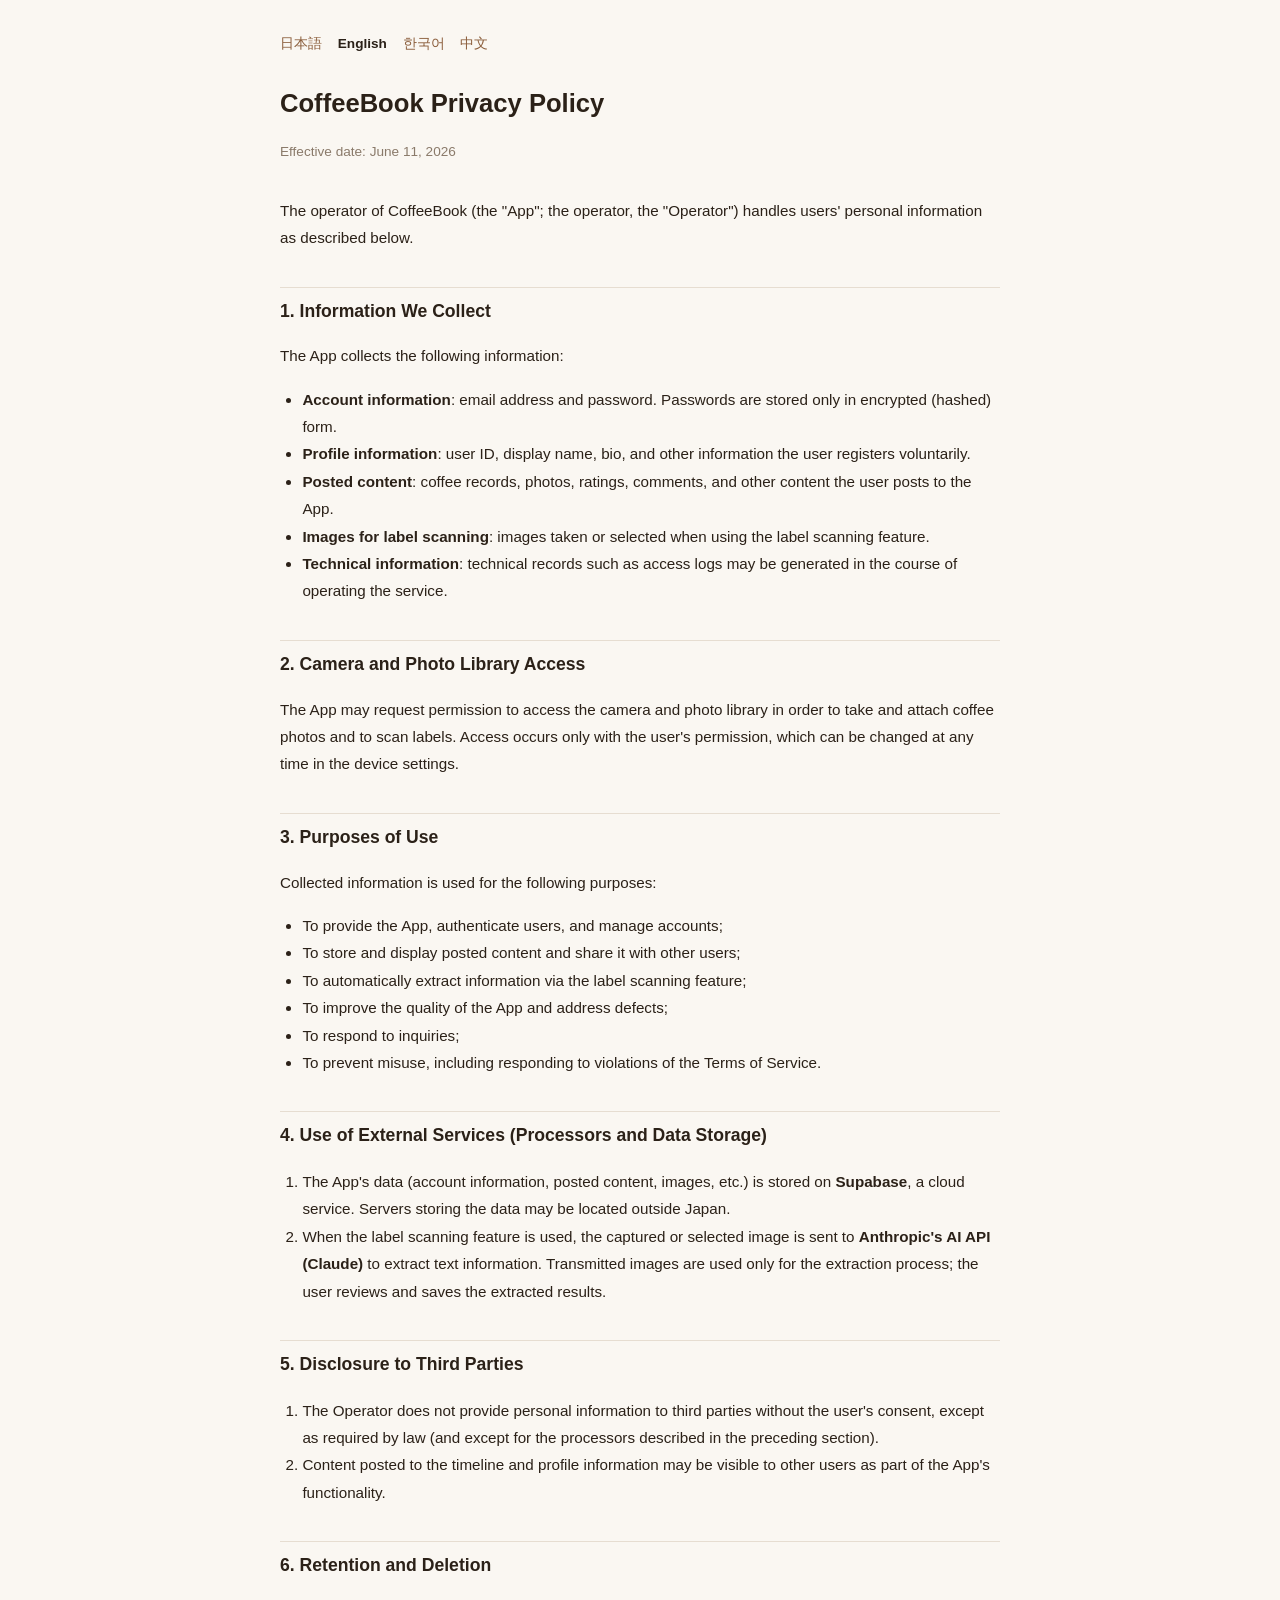
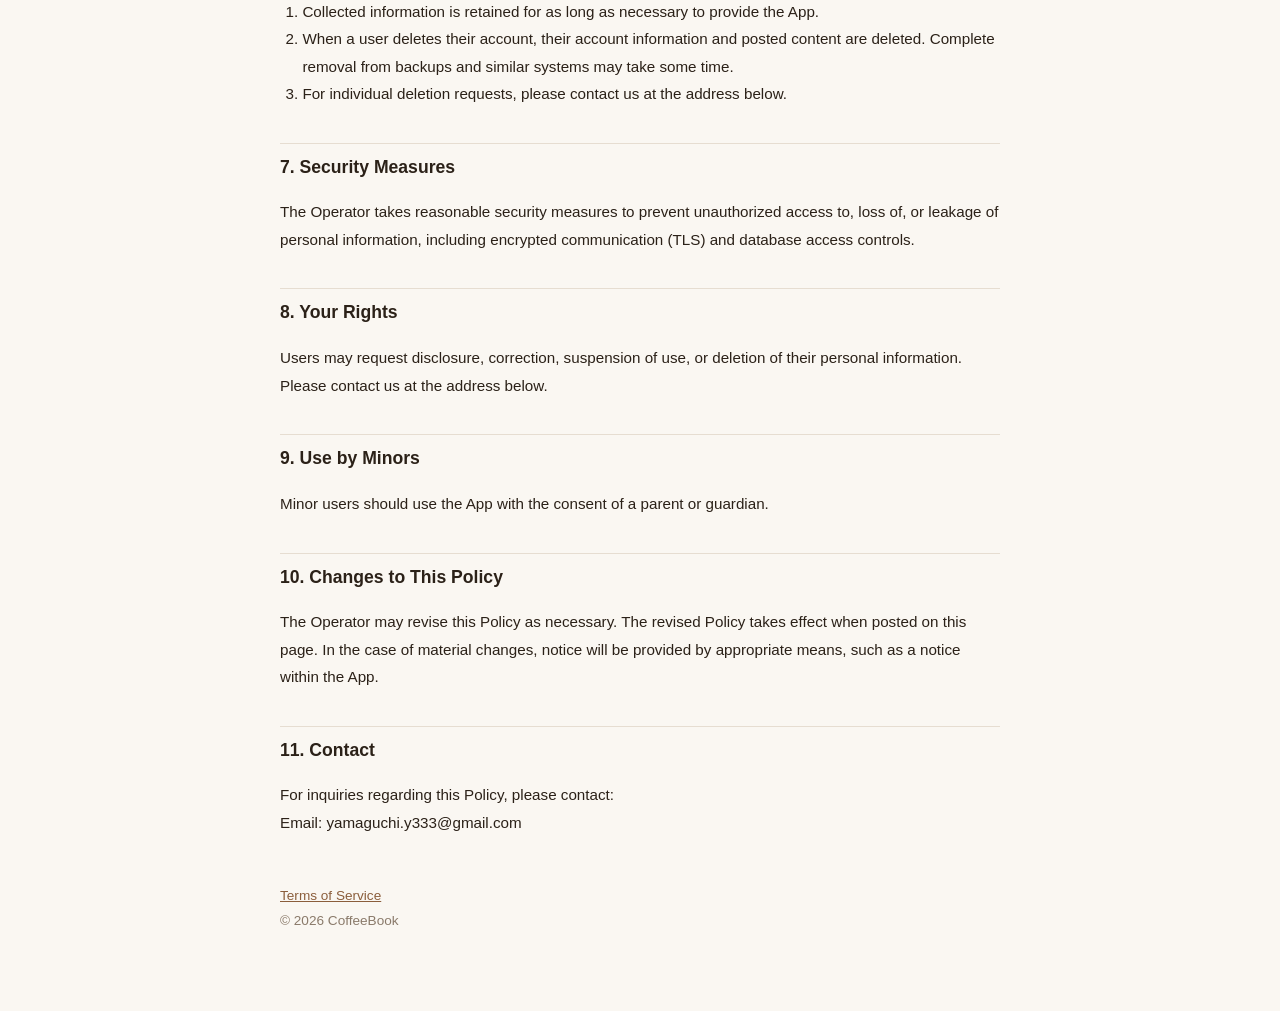
==== privacy/index.html @ d099337e "Add privacy policy (ja/en/ko/zh) and cross-links with terms Co-Authored-By: Claude Fable 5 <noreply@" ====
<!DOCTYPE html>
<html lang="ja">
<head>
<meta charset="utf-8">
<meta name="viewport" content="width=device-width, initial-scale=1">
<title>Privacy Policy — CoffeeBook</title>
<link rel="stylesheet" href="../style.css">
<script>
  // Redirect to the visitor's language; default to Japanese.
  var lang = (navigator.language || "ja").toLowerCase();
  var page = "ja.html";
  if (lang.startsWith("en")) page = "en.html";
  else if (lang.startsWith("ko")) page = "ko.html";
  else if (lang.startsWith("zh")) page = "zh.html";
  location.replace(page);
</script>
</head>
<body>
<main>
<h1>CoffeeBook — Privacy Policy</h1>
<ul class="card-list">
  <li><a href="ja.html">プライバシーポリシー(日本語)</a></li>
  <li><a href="en.html">Privacy Policy (English)</a></li>
  <li><a href="ko.html">개인정보 처리방침 (한국어)</a></li>
  <li><a href="zh.html">隐私政策(中文)</a></li>
</ul>
</main>
</body>
</html>
---- style.css ----
:root {
  --bg: #faf7f2;
  --fg: #2b2118;
  --muted: #8a7a6a;
  --accent: #8b5e3c;
  --border: #e6ddd1;
}
@media (prefers-color-scheme: dark) {
  :root {
    --bg: #1c1713;
    --fg: #ece4da;
    --muted: #a3937f;
    --accent: #c89b72;
    --border: #3a322a;
  }
}
* { box-sizing: border-box; }
body {
  margin: 0;
  padding: 2rem 1.25rem 4rem;
  background: var(--bg);
  color: var(--fg);
  font-family: -apple-system, BlinkMacSystemFont, "Segoe UI", "Hiragino Sans",
    "Noto Sans JP", "Noto Sans KR", "Noto Sans SC", sans-serif;
  line-height: 1.8;
}
main {
  max-width: 720px;
  margin: 0 auto;
}
h1 {
  font-size: 1.6rem;
  margin: 1.5rem 0 0.25rem;
}
h2 {
  font-size: 1.1rem;
  margin: 2.2rem 0 0.5rem;
  padding-top: 0.5rem;
  border-top: 1px solid var(--border);
}
p, li { font-size: 0.95rem; }
ul, ol { padding-left: 1.4rem; }
a { color: var(--accent); }
.lang-nav {
  font-size: 0.85rem;
  color: var(--muted);
}
.lang-nav a { margin-right: 0.75rem; text-decoration: none; }
.lang-nav strong { margin-right: 0.75rem; color: var(--fg); }
.meta { color: var(--muted); font-size: 0.85rem; margin-bottom: 2rem; }
.footer { margin-top: 3rem; color: var(--muted); font-size: 0.85rem; }
.card-list { list-style: none; padding: 0; }
.card-list li { margin: 0.5rem 0; }
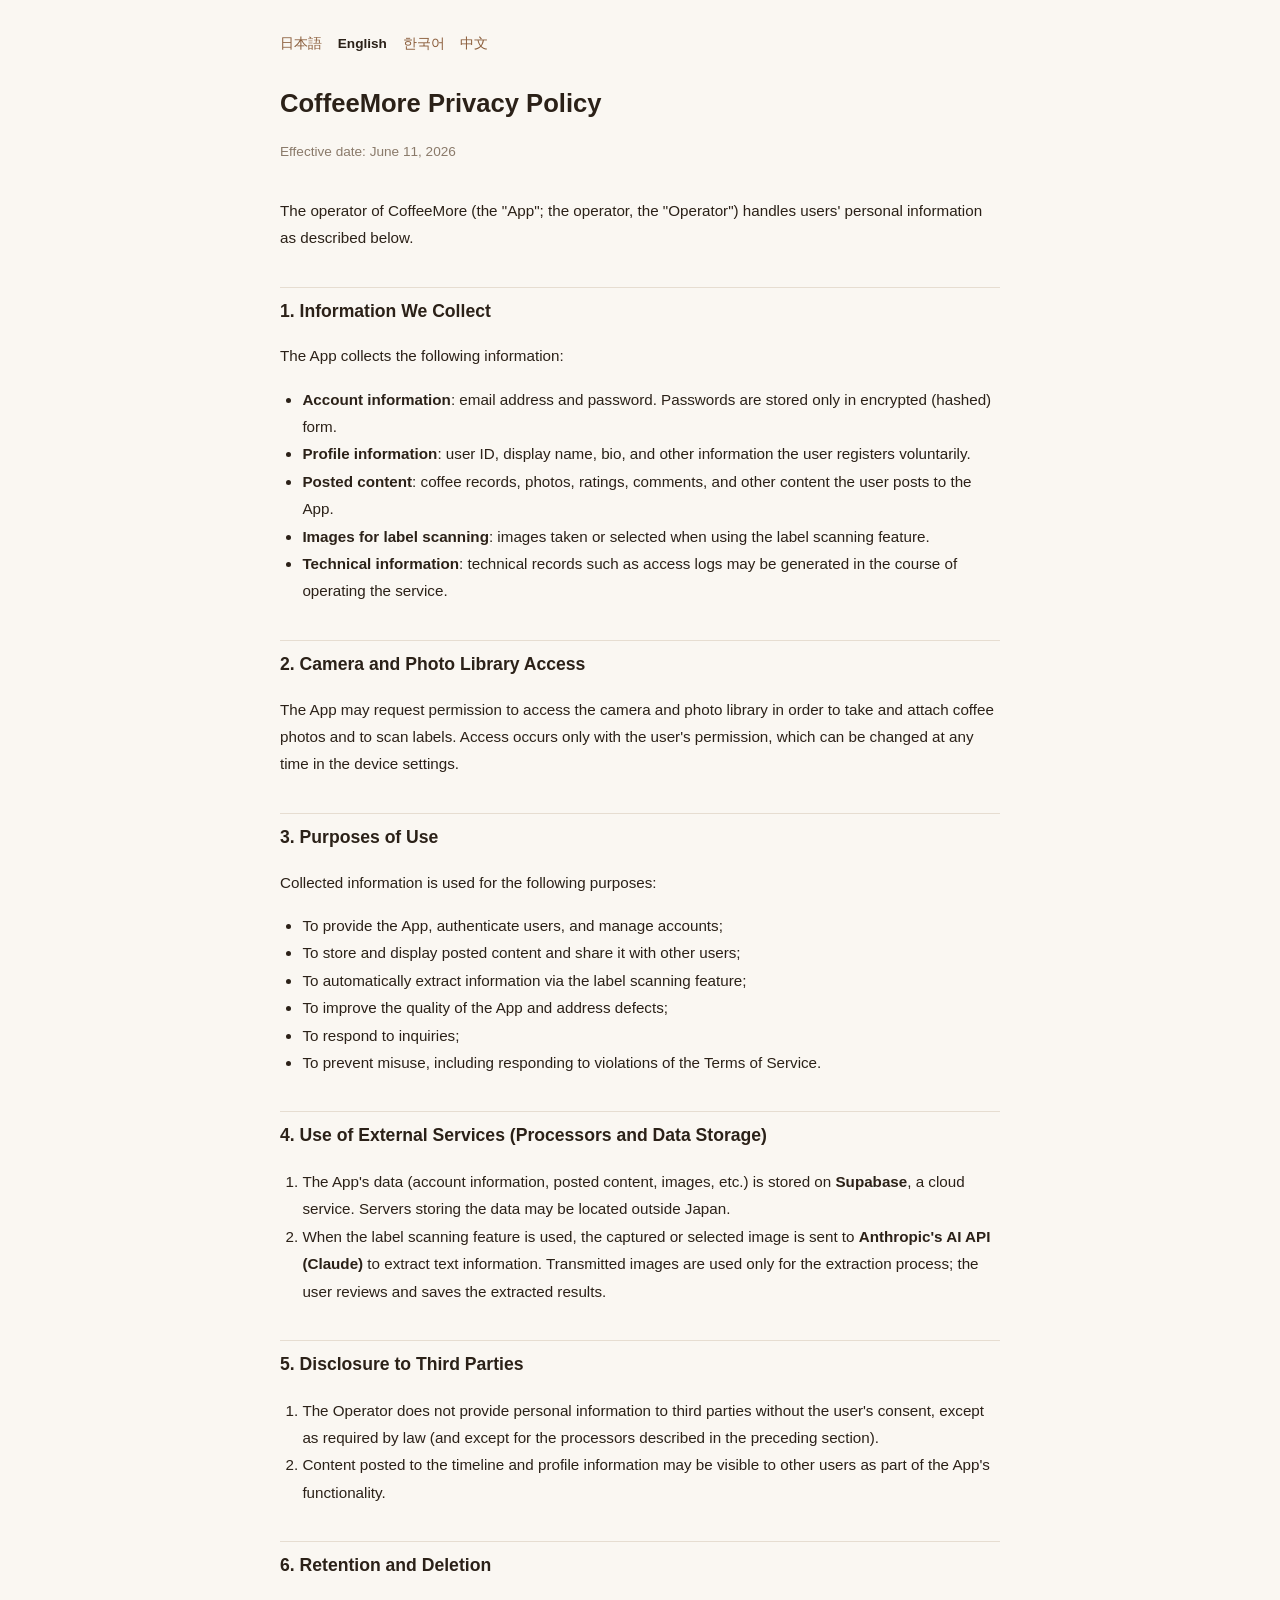
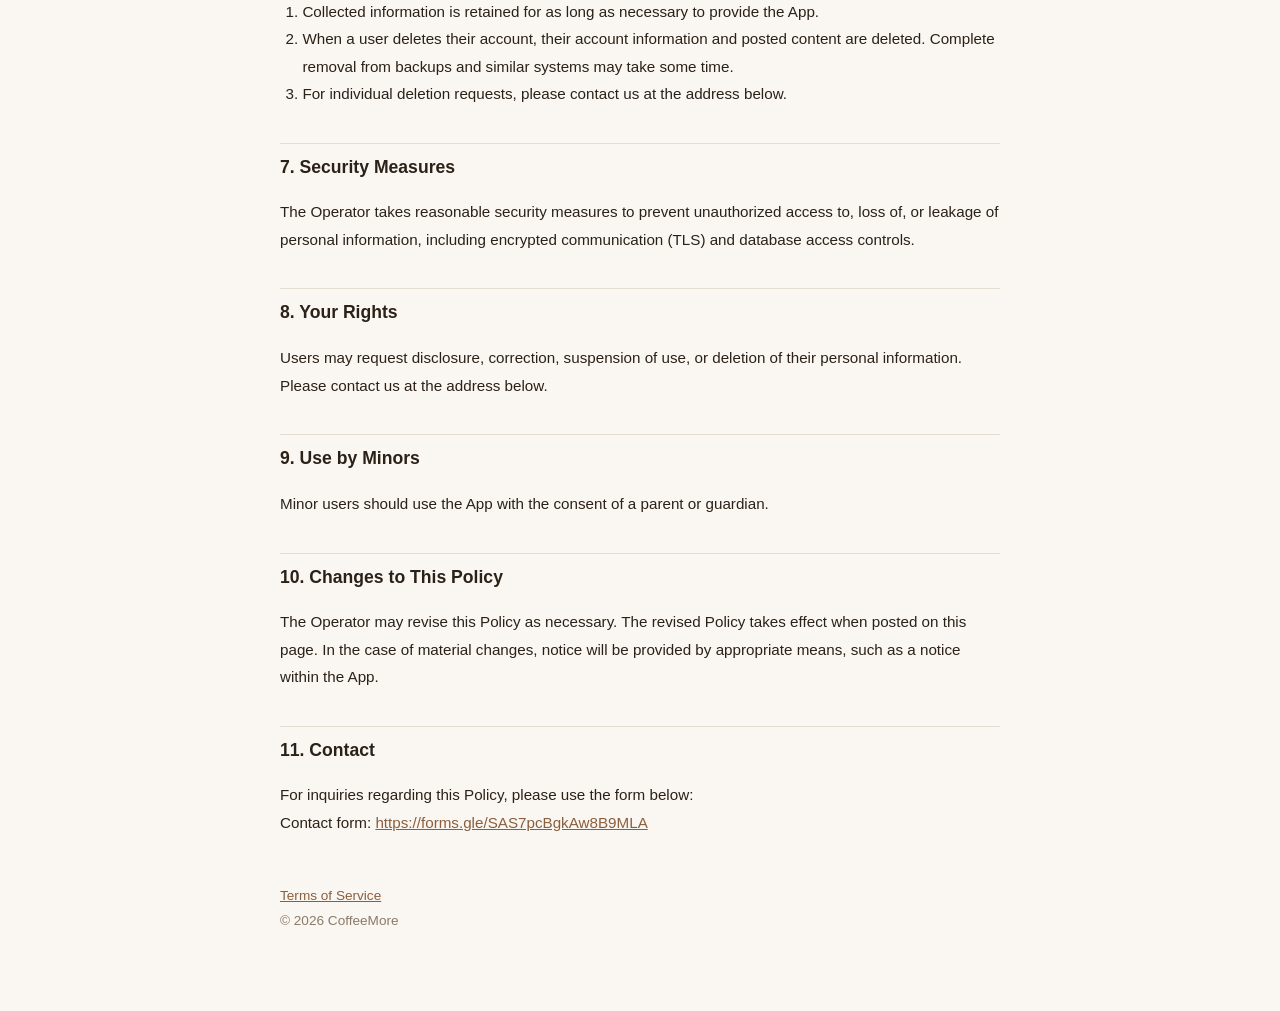
==== commit f75fe72e: "chore: rebrand to CoffeeMore and add coffeemore.net custom domain Replace CoffeeBook -> CoffeeMore a" ====
--- a/privacy/index.html
+++ b/privacy/index.html
@@ -3,7 +3,7 @@
 <head>
 <meta charset="utf-8">
 <meta name="viewport" content="width=device-width, initial-scale=1">
-<title>Privacy Policy — CoffeeBook</title>
+<title>Privacy Policy — CoffeeMore</title>
 <link rel="stylesheet" href="../style.css">
 <script>
   // Redirect to the visitor's language; default to Japanese.
@@ -17,7 +17,7 @@
 </head>
 <body>
 <main>
-<h1>CoffeeBook — Privacy Policy</h1>
+<h1>CoffeeMore — Privacy Policy</h1>
 <ul class="card-list">
   <li><a href="ja.html">プライバシーポリシー(日本語)</a></li>
   <li><a href="en.html">Privacy Policy (English)</a></li>
